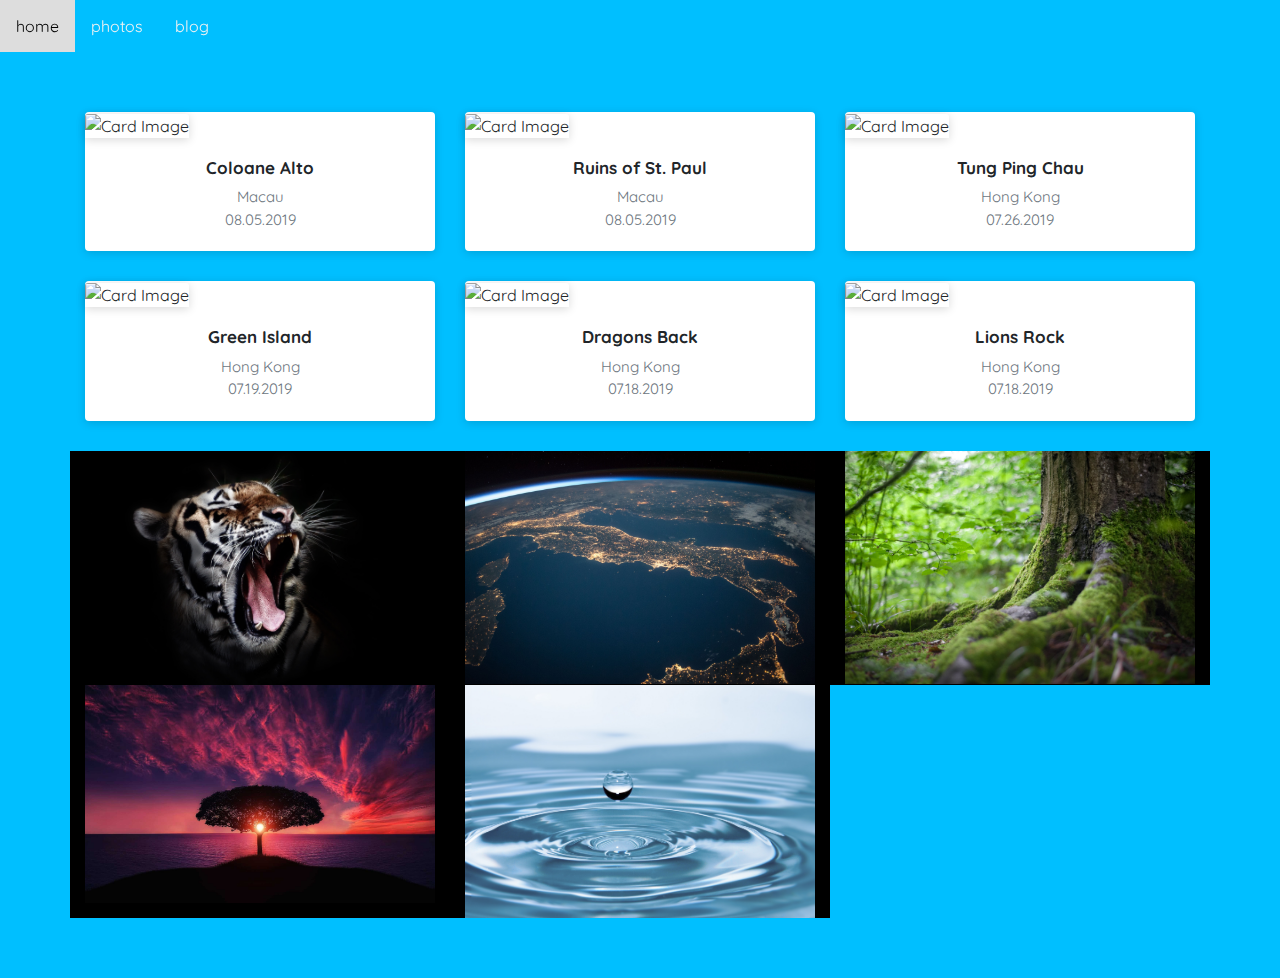
==== photos.html @ d27294f3 "Add files via upload" ====
<!DOCTYPE html>
<html lang="en">
<head>
  <title>Ethan Tsai</title>
  <meta charset="utf-8">
  <meta http-equiv="X-UA-Compatible" content="IE=edge">
  <meta name="viewport" content="width=device-width, initial-scale=1">
  <link href="https://fonts.googleapis.com/css?family=Raleway:200,100,400" rel="stylesheet" type="text/css" />
  <link rel="stylesheet" href="https://stackpath.bootstrapcdn.com/bootstrap/4.1.0/css/bootstrap.min.css">
  <link rel="stylesheet" href="https://cdnjs.cloudflare.com/ajax/libs/baguettebox.js/1.10.0/baguetteBox.min.css" />
  <link rel="stylesheet" href="compact-gallery.css">
  <link rel = "stylesheet" href="https://use.fontawesome.com/releases/v5.7.2/css/all.css" integrity = "sha384-fnmOCqbTlWIlj8LyTjo7mOUStjsKC4pOpQbqyi7RrhN7udi9RwhKkMHpvLbHG9Sr" crossorigin = "anonymous">
  <link href = "https://fonts.googleapis.com/css?family=Quicksand&display=swap" rel = "stylesheet">
</head>


<body>
  <div class = "menu">
    <a href = "index.html">home</a>
    <a href = "photos.html">photos</a>
    <a href = "blog.html">blog</a>
  </div>



  <!-- COMPACT EASE IN-OUT GALLERY -->
    <a name="fluid-gallery"></a>
    <section class="gallery-block compact-gallery">
        <div class="container">

            <div class="row">
              <div class="col-md-6 col-lg-4">
                  <div class="card border-0 transform-on-hover">
                      <a class="lightbox" href="img/macau/coloanealto.JPG">
                          <img src="img/macau/coloanealto.jpg" alt="Card Image" class="card-img-top">
                      </a>
                      <div class="card-body">
                          <h6>
                              <a href="#">Coloane Alto</a>
                          </h6>
                          <p class="text-muted card-text">Macau<br>08.05.2019</br></p>
                      </div>
                  </div>
              </div>

                <div class="col-md-6 col-lg-4">
                    <div class="card border-0 transform-on-hover">
                        <a class="lightbox" href="img/macau/stpaul.JPG">
                            <img src="img/macau/stpaul.jpg" alt="Card Image" class="card-img-top">
                        </a>
                        <div class="card-body">
                            <h6>
                                <a href="#">Ruins of St. Paul</a>
                            </h6>
                            <p class="text-muted card-text">Macau<br>08.05.2019</br></p>
                        </div>
                    </div>
                </div>

                <div class="col-md-6 col-lg-4">
                    <div class="card border-0 transform-on-hover">
                        <a class="lightbox" href="img/hong kong/tungpingchau.JPG">
                            <img src="img/hong kong/tungpingchau.jpg" alt="Card Image" class="card-img-top">
                        </a>
                        <div class="card-body">
                            <h6>
                                <a href="#">Tung Ping Chau</a>
                            </h6>
                            <p class="text-muted card-text">Hong Kong<br>07.26.2019</br></p>
                        </div>
                    </div>
                </div>

              <div class="col-md-6 col-lg-4">
                  <div class="card border-0 transform-on-hover">
                      <a class="lightbox" href="img/hong kong/greenisland.JPG">
                          <img src="img/hong kong/greenisland.jpg" alt="Card Image" class="card-img-top">
                      </a>
                      <div class="card-body">
                          <h6>
                              <a href="#">Green Island</a>
                          </h6>
                          <p class="text-muted card-text">Hong Kong<br>07.19.2019</br></p>
                      </div>
                  </div>
              </div>

              <div class="col-md-6 col-lg-4">
                  <div class="card border-0 transform-on-hover">
                      <a class="lightbox" href="img/hong kong/dragonsback.JPG">
                          <img src="img/hong kong/dragonsback.jpg" alt="Card Image" class="card-img-top">
                      </a>
                      <div class="card-body">
                          <h6>
                              <a href="#">Dragons Back</a>
                          </h6>
                          <p class="text-muted card-text">Hong Kong<br>07.18.2019</br></p>
                      </div>
                  </div>
              </div>

              <div class="col-md-6 col-lg-4">
                  <div class="card border-0 transform-on-hover">
                      <a class="lightbox" href="img/hong kong/lionsrock.JPG">
                          <img src="img/hong kong/lionsrock.jpg" alt="Card Image" class="card-img-top">
                      </a>
                      <div class="card-body">
                          <h6>
                              <a href="#">Lions Rock</a>
                          </h6>
                          <p class="text-muted card-text">Hong Kong<br>07.18.2019</br></p>
                      </div>
                  </div>
              </div>

                <div class="col-md-6 col-lg-4 item zoom-on-hover">
                    <a class="lightbox" href="img/lion.jpg">
                        <img class="img-fluid image" src="img/lion.jpg">
                        <span class="description">
                            <span class="description-heading">Lorem Ipsum</span>
                            <span class="description-body">Lorem ipsum dolor sit amet, consectetur adipiscing elit. Nunc quam urna.Lorem ipsum dolor sit
                                amet, consectetur adipiscing elit.</span>
                        </span>
                    </a>
                </div>
                <div class="col-md-6 col-lg-4 item zoom-on-hover">
                    <a class="lightbox" href="img/spance.jpg">
                        <img class="img-fluid image" src="img/spance.jpg">
                        <span class="description">
                            <span class="description-heading">Lorem Ipsum</span>
                            <span class="description-body">Lorem ipsum dolor sit amet, consectetur adipiscing elit. Nunc quam urna.Lorem ipsum dolor sit
                                amet, consectetur adipiscing elit.</span>
                        </span>
                    </a>
                </div>
                <div class="col-md-6 col-lg-4 item zoom-on-hover">
                    <a class="lightbox" href="img/forest.jpg">
                        <img class="img-fluid image" src="img/forest.jpg">
                        <span class="description">
                            <span class="description-heading">Lorem Ipsum</span>
                            <span class="description-body">Lorem ipsum dolor sit amet, consectetur adipiscing elit. Nunc quam urna.Lorem ipsum dolor sit
                                amet, consectetur adipiscing elit.</span>
                        </span>
                    </a>
                </div>
                <div class="col-md-6 col-lg-4 item zoom-on-hover">
                    <a class="lightbox" href="img/tree.jpg">
                        <img class="img-fluid image" src="img/tree.jpg">
                        <span class="description">
                            <span class="description-heading">Lorem Ipsum</span>
                            <span class="description-body">Lorem ipsum dolor sit amet, consectetur adipiscing elit. Nunc quam urna.Lorem ipsum dolor sit
                                amet, consectetur adipiscing elit.</span>
                        </span>
                    </a>
                </div>
                <div class="col-md-6 col-lg-4 item zoom-on-hover">
                    <a class="lightbox" href="img/water.jpg">
                        <img class="img-fluid image" src="img/water.jpg">
                        <span class="description">
                            <span class="description-heading">Lorem Ipsum</span>
                            <span class="description-body">Lorem ipsum dolor sit amet, consectetur adipiscing elit. Nunc quam urna.Lorem ipsum dolor sit
                                amet, consectetur adipiscing elit.</span>
                        </span>
                    </a>
                </div>
            </div>
        </div>






              <!-- BS4 JQUERY AND POPPER.js CDN's -->

    <script src="https://code.jquery.com/jquery-3.3.1.slim.min.js" integrity="sha384-q8i/X+965DzO0rT7abK41JStQIAqVgRVzpbzo5smXKp4YfRvH+8abtTE1Pi6jizo"
        crossorigin="anonymous"></script>
    <script src="https://cdnjs.cloudflare.com/ajax/libs/popper.js/1.14.0/umd/popper.min.js" integrity="sha384-cs/chFZiN24E4KMATLdqdvsezGxaGsi4hLGOzlXwp5UZB1LY//20VyM2taTB4QvJ"
        crossorigin="anonymous"></script>
    <script src="https://stackpath.bootstrapcdn.com/bootstrap/4.1.0/js/bootstrap.min.js" integrity="sha384-uefMccjFJAIv6A+rW+L4AHf99KvxDjWSu1z9VI8SKNVmz4sk7buKt/6v9KI65qnm"
        crossorigin="anonymous"></script>
    <script src="https://cdnjs.cloudflare.com/ajax/libs/baguettebox.js/1.10.0/baguetteBox.min.js"></script>

    <!-- local script file  -->
    <script>
        baguetteBox.run('.compact-gallery', { animation: 'slideIn' });

    </script>



</body>


</html>
---- compact-gallery.css ----
body{
  font-family: 'Quicksand', sans-serif;
  background-color: #00BFFF;
  background-position: center;
  
}


/* navigation menu */
.menu {
  top: 0;
  width: 100%;
  position: -webkit-sticky;
  position: sticky;
  overflow: hidden;
  z-index: 1;
}

.menu a {
  float: left;
  display: block;
  color: #f2f2f2;
  text-align: center;
  padding: 14px 16px;
  text-decoration: none;
}

.menu a:hover {
  background: #ddd;
  color: black;
}

/* home */
.home {
  text-align: center;
  position: relative;
  color: white;
  margin-top: 5%;
  animation: text 3s 1;
}






/* hero-image css styles */

.hero-image {
  height: 50%;
  background-position: center;
  background-repeat: no-repeat;
  background-size: cover;
  position: relative;
  opacity: 0.8;
}

.hero-text {
  text-align: center;
  position: absolute;
  top: 50%;
  left: 50%;
  transform: translate(-50%, -50%);
  color: white;

}

/* .page-wrap{
  width: 100%;
  height: 100%;
  position: relative;
} */
p{
   font-size: 35px;
}

.hero-text button {
  border: none;
  outline: 0;
  display: inline-block;
  padding: 10px 25px;
  color: black;
  background-color: #ddd;
  text-align: center;
  cursor: pointer;
}

.hero-text button:hover {
  background-color: #555;
  color: white;
}
 #mailto a:hover{
  text-decoration: none;
  color: yellow;

}



/* compact.css */


.gallery-block{
  padding-bottom: 60px;
  padding-top: 60px;
}

.gallery-block .heading{
    margin-bottom: 50px;
    text-align: center;
}

.gallery-block .heading h2{
    font-weight: bold;
    font-size: 1.4rem;
    text-transform: uppercase;
}

.gallery-block.compact-gallery .item{
  overflow: hidden;
  margin-bottom: 0;
  background: black;
  opacity: 1;
}



.gallery-block.compact-gallery h6 {
  font-size: 17px;
  font-weight: bold;
}

.gallery-block.compact-gallery .card{
  transition: 0.4s ease;
}

.gallery-block.compact-gallery .card img {
  box-shadow: 0px 2px 10px rgba(0, 0, 0, 0.15);
}

.gallery-block.compact-gallery .card-body {
  text-align: center;
}

.gallery-block.compact-gallery .card-body p {
  font-size: 15px;
}

.gallery-block.compact-gallery a {
  color: #212529;
}

.gallery-block.compact-gallery a:hover {
  text-decoration: none;
}

.gallery-block.compact-gallery .card {
  margin-bottom: 30px;
  box-shadow: 0px 2px 10px rgba(0, 0, 0, 0.15);
}

@media (min-width: 576px) {

	.gallery-block .transform-on-hover:hover {
	    transform: translateY(-10px) scale(1.02);
	    box-shadow: 0px 10px 10px rgba(0, 0, 0, 0.15) !important;
	}
}








.gallery-block.compact-gallery .item .image{
  transition: 0.8s ease;
}

.gallery-block.compact-gallery .item .info{
  position: relative;
    display: inline-block;
}

.gallery-block.compact-gallery .item .description{
  display: grid;
    position: absolute;
    bottom: 0;
    left: 0;
    color: #fff;
    padding: 10px;
    font-size: 17px;
    line-height: 18px;
    width: 100%;
    padding-top: 15px;
    padding-bottom: 15px;
    opacity: 1;
    color: #fff;
    transition: 0.8s ease;
    text-align: center;
    text-shadow: 1px 1px 1px rgba(0, 0, 0, 0.2);
    background: linear-gradient(to bottom, transparent, rgba(0, 0, 0, 0.39));
}

.gallery-block.compact-gallery .item .description .description-heading{
  font-size: 1em;
  font-weight: bold;
}

.gallery-block.compact-gallery .item .description .description-body{
  font-size: 0.8em;
  margin-top: 10px;
  font-weight: 300;
}

@media (min-width: 576px) {

  .gallery-block.compact-gallery .item .description {
    opacity: 0;
  }

  .gallery-block.compact-gallery .item a:hover .description {
    opacity: 1;
  }

  .gallery-block .zoom-on-hover:hover .image {
    transform: scale(1.3);
    opacity: 0.7;
  }
}

.hr{
  border: none;
  height: 10px;
  background: linear-gradient(-135deg, #fff 5px, transparent 0) 0 5px, linear-gradient(135deg, #fff 5px, #060b58f3 0) 0 5px;
  background-color: #fff;
  background-position: left bottom;
  background-repeat: repeat-x;
  background-size: 10px 10px;
  width: 80%;
}
#about-me{
  padding: 30px;
}
footer{
  text-align: center;
  font-family: 'Raleway', sans-serif;
  font-size: 20px;
  padding-bottom: 20px;
}

/* BS4 carousel slider */
.bs-slider{
  max-height: calc(100vh - 71px);
  overflow: hidden;
}


/* CARD GALLERY.CSS */

.gallery-block{
	padding-bottom: 60px;
	padding-top: 60px;
}

.gallery-block .heading{
    margin-bottom: 50px;
    text-align: center;
}

.gallery-block .heading h2{
    font-weight: bold;
    font-size: 1.4rem;
    text-transform: uppercase;
}

.gallery-block.cards-gallery h6 {
  font-size: 17px;
  font-weight: bold;
}

.gallery-block.cards-gallery .card{
  transition: 0.4s ease;
}

.gallery-block.cards-gallery .card img {
  box-shadow: 0px 2px 10px rgba(0, 0, 0, 0.15);
}

.gallery-block.cards-gallery .card-body {
  text-align: center;
}

.gallery-block.cards-gallery .card-body p {
  font-size: 15px;
}

.gallery-block.cards-gallery a {
  color: #212529;
}

.gallery-block.cards-gallery a:hover {
  text-decoration: none;
}

.gallery-block.cards-gallery .card {
  margin-bottom: 30px;
  box-shadow: 0px 2px 10px rgba(0, 0, 0, 0.15);
}

@media (min-width: 576px) {

	.gallery-block .transform-on-hover:hover {
	    transform: translateY(-10px) scale(1.02);
	    box-shadow: 0px 10px 10px rgba(0, 0, 0, 0.15) !important;
	}
}
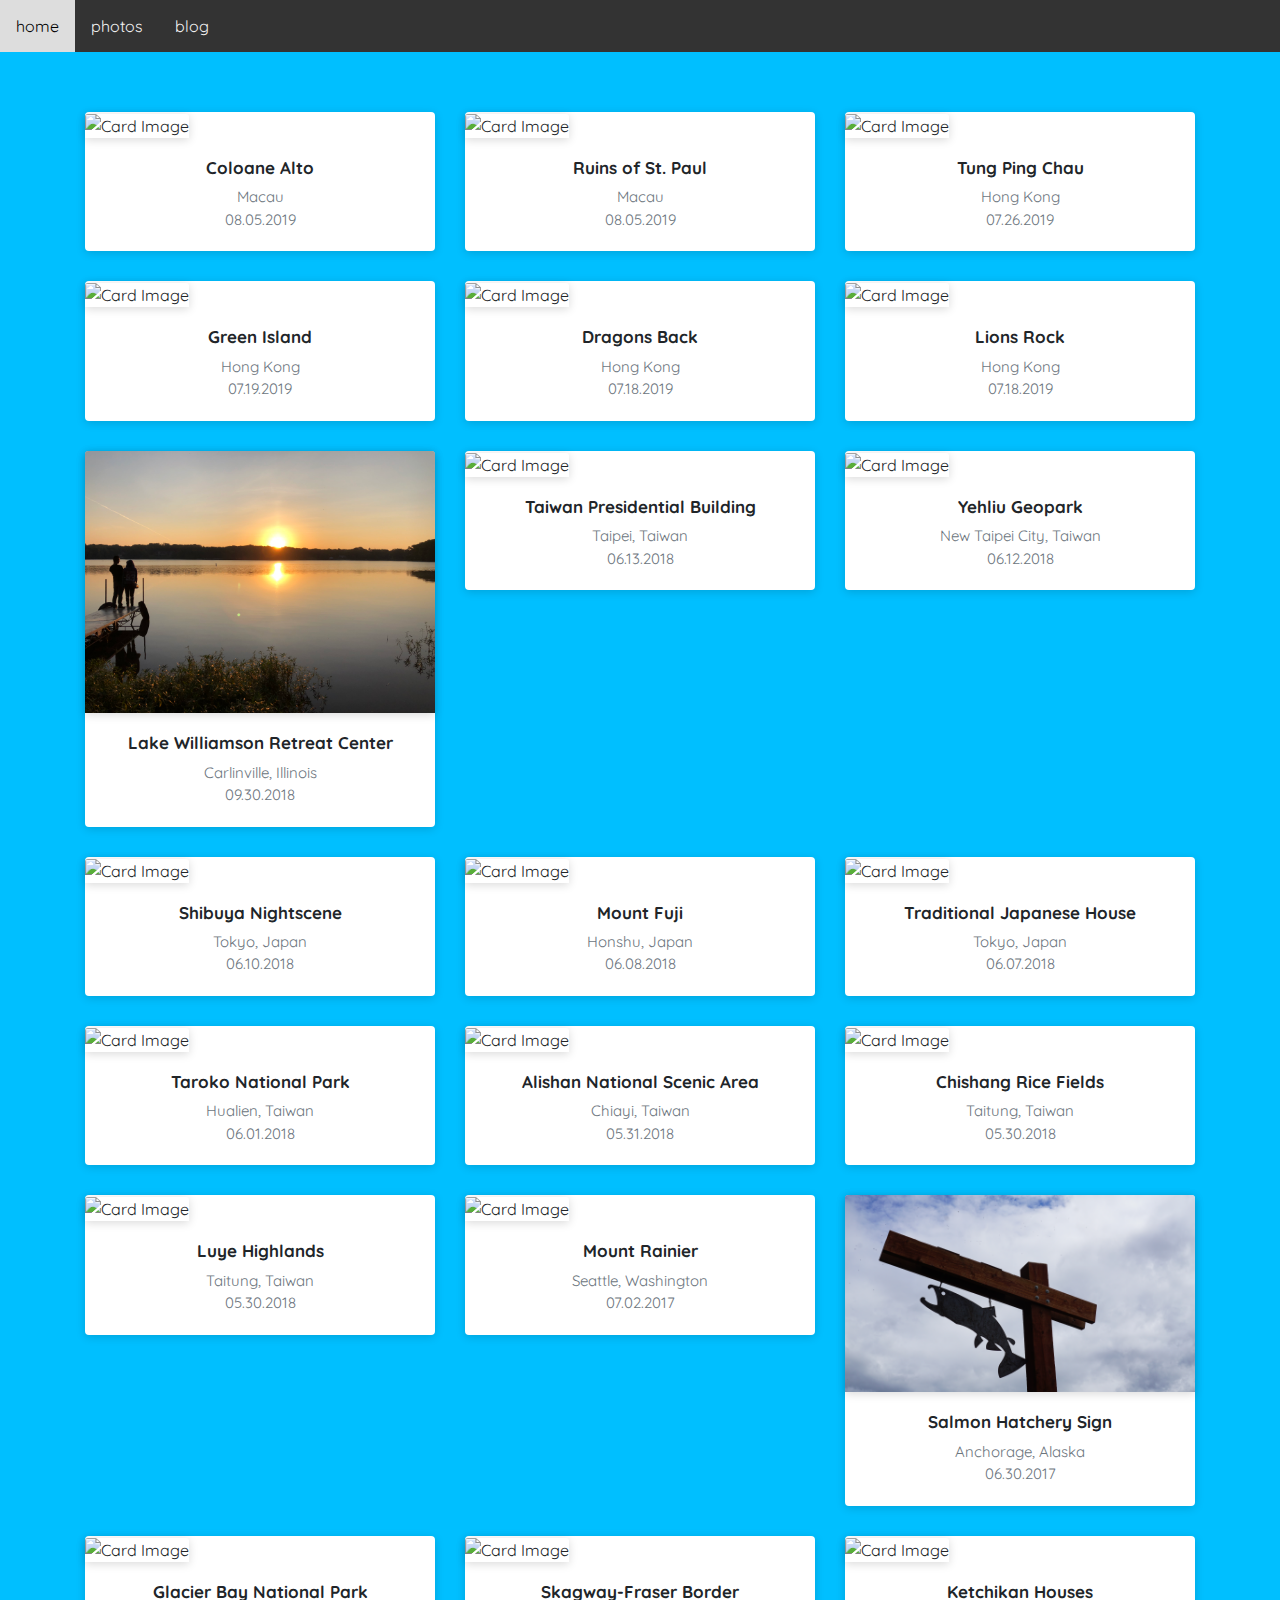
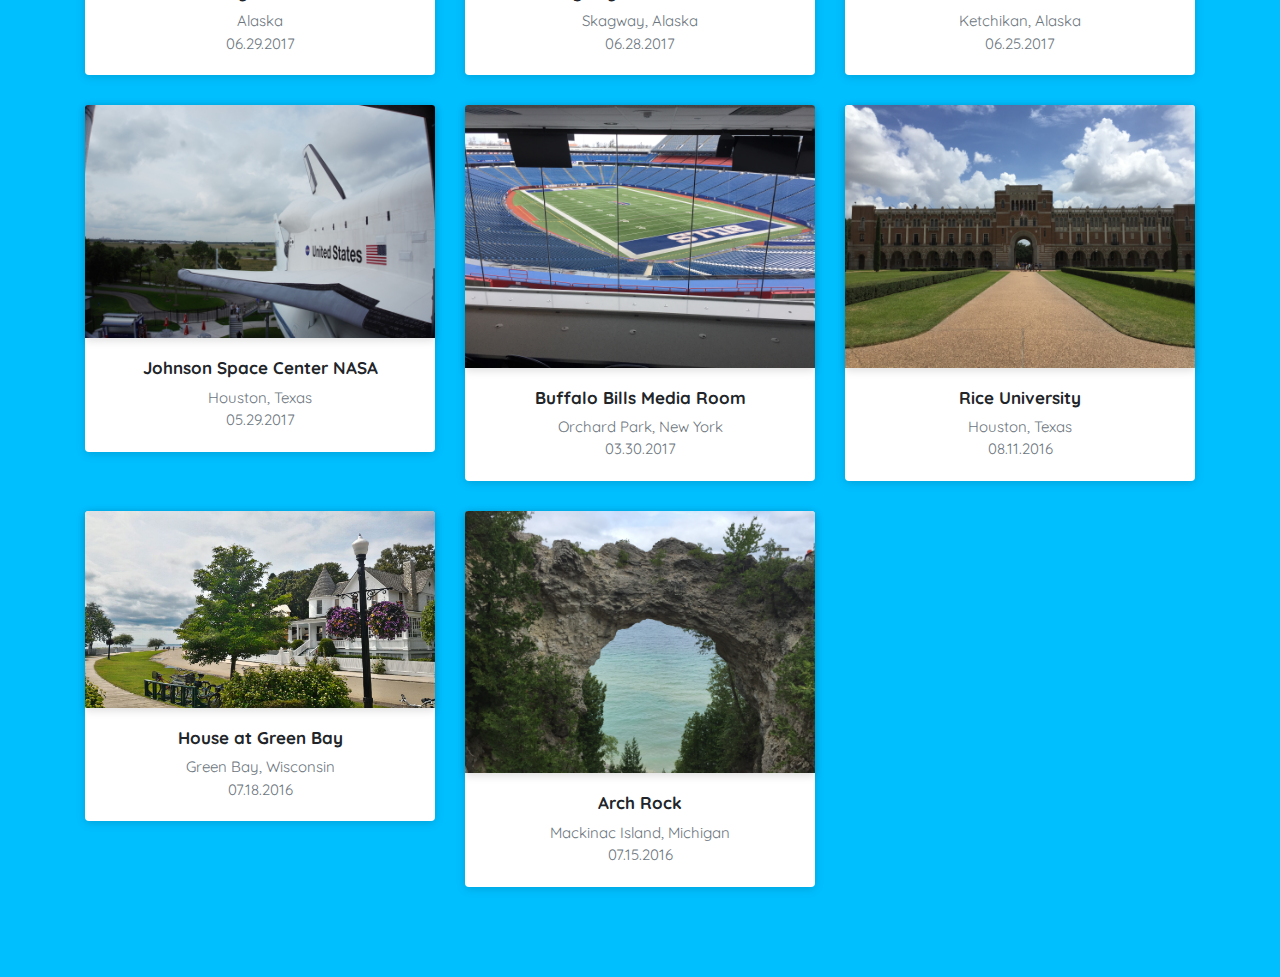
==== commit ae277d02: "Add files via upload" ====
--- a/photos.html
+++ b/photos.html
@@ -2,9 +2,6 @@
 <html lang="en">
 <head>
   <title>Ethan Tsai</title>
-  <meta charset="utf-8">
-  <meta http-equiv="X-UA-Compatible" content="IE=edge">
-  <meta name="viewport" content="width=device-width, initial-scale=1">
   <link href="https://fonts.googleapis.com/css?family=Raleway:200,100,400" rel="stylesheet" type="text/css" />
   <link rel="stylesheet" href="https://stackpath.bootstrapcdn.com/bootstrap/4.1.0/css/bootstrap.min.css">
   <link rel="stylesheet" href="https://cdnjs.cloudflare.com/ajax/libs/baguettebox.js/1.10.0/baguetteBox.min.css" />
@@ -23,173 +20,386 @@
 
 
 
-  <!-- COMPACT EASE IN-OUT GALLERY -->
-    <a name="fluid-gallery"></a>
-    <section class="gallery-block compact-gallery">
-        <div class="container">
-
-            <div class="row">
+  <a name="fluid-gallery"></a>
+  <section class="gallery-block compact-gallery">
+      <div class="container">
+
+          <div class="row">
+            <div class="col-md-6 col-lg-4">
+                <div class="card border-0 transform-on-hover">
+                    <a class="lightbox" href="img/macau/coloanealto.jpg">
+                        <img src="img/macau/coloanealto.jpg" alt="Card Image" class="card-img-top">
+                    </a>
+                    <div class="card-body">
+                        <h6>
+                            <a href="#">Coloane Alto</a>
+                        </h6>
+                        <p class="text-muted card-text">Macau<br>08.05.2019</br></p>
+                    </div>
+                </div>
+            </div>
+
               <div class="col-md-6 col-lg-4">
                   <div class="card border-0 transform-on-hover">
-                      <a class="lightbox" href="img/macau/coloanealto.JPG">
-                          <img src="img/macau/coloanealto.jpg" alt="Card Image" class="card-img-top">
+                      <a class="lightbox" href="img/macau/stpaul.jpg">
+                          <img src="img/macau/stpaul.jpg" alt="Card Image" class="card-img-top">
                       </a>
                       <div class="card-body">
                           <h6>
-                              <a href="#">Coloane Alto</a>
+                              <a href="#">Ruins of St. Paul</a>
                           </h6>
                           <p class="text-muted card-text">Macau<br>08.05.2019</br></p>
                       </div>
                   </div>
               </div>
 
-                <div class="col-md-6 col-lg-4">
-                    <div class="card border-0 transform-on-hover">
-                        <a class="lightbox" href="img/macau/stpaul.JPG">
-                            <img src="img/macau/stpaul.jpg" alt="Card Image" class="card-img-top">
-                        </a>
-                        <div class="card-body">
-                            <h6>
-                                <a href="#">Ruins of St. Paul</a>
-                            </h6>
-                            <p class="text-muted card-text">Macau<br>08.05.2019</br></p>
-                        </div>
-                    </div>
-                </div>
-
-                <div class="col-md-6 col-lg-4">
-                    <div class="card border-0 transform-on-hover">
-                        <a class="lightbox" href="img/hong kong/tungpingchau.JPG">
-                            <img src="img/hong kong/tungpingchau.jpg" alt="Card Image" class="card-img-top">
-                        </a>
-                        <div class="card-body">
-                            <h6>
-                                <a href="#">Tung Ping Chau</a>
-                            </h6>
-                            <p class="text-muted card-text">Hong Kong<br>07.26.2019</br></p>
-                        </div>
-                    </div>
-                </div>
-
               <div class="col-md-6 col-lg-4">
                   <div class="card border-0 transform-on-hover">
-                      <a class="lightbox" href="img/hong kong/greenisland.JPG">
-                          <img src="img/hong kong/greenisland.jpg" alt="Card Image" class="card-img-top">
+                      <a class="lightbox" href="img/hong kong/tungpingchau.jpg">
+                          <img src="img/hong kong/tungpingchau.jpg" alt="Card Image" class="card-img-top">
                       </a>
                       <div class="card-body">
                           <h6>
-                              <a href="#">Green Island</a>
+                              <a href="#">Tung Ping Chau</a>
                           </h6>
-                          <p class="text-muted card-text">Hong Kong<br>07.19.2019</br></p>
+                          <p class="text-muted card-text">Hong Kong<br>07.26.2019</br></p>
                       </div>
                   </div>
               </div>
 
-              <div class="col-md-6 col-lg-4">
-                  <div class="card border-0 transform-on-hover">
-                      <a class="lightbox" href="img/hong kong/dragonsback.JPG">
-                          <img src="img/hong kong/dragonsback.jpg" alt="Card Image" class="card-img-top">
-                      </a>
-                      <div class="card-body">
-                          <h6>
-                              <a href="#">Dragons Back</a>
-                          </h6>
-                          <p class="text-muted card-text">Hong Kong<br>07.18.2019</br></p>
-                      </div>
-                  </div>
-              </div>
-
-              <div class="col-md-6 col-lg-4">
-                  <div class="card border-0 transform-on-hover">
-                      <a class="lightbox" href="img/hong kong/lionsrock.JPG">
-                          <img src="img/hong kong/lionsrock.jpg" alt="Card Image" class="card-img-top">
-                      </a>
-                      <div class="card-body">
-                          <h6>
-                              <a href="#">Lions Rock</a>
-                          </h6>
-                          <p class="text-muted card-text">Hong Kong<br>07.18.2019</br></p>
-                      </div>
-                  </div>
-              </div>
-
-                <div class="col-md-6 col-lg-4 item zoom-on-hover">
-                    <a class="lightbox" href="img/lion.jpg">
-                        <img class="img-fluid image" src="img/lion.jpg">
-                        <span class="description">
-                            <span class="description-heading">Lorem Ipsum</span>
-                            <span class="description-body">Lorem ipsum dolor sit amet, consectetur adipiscing elit. Nunc quam urna.Lorem ipsum dolor sit
-                                amet, consectetur adipiscing elit.</span>
-                        </span>
-                    </a>
-                </div>
-                <div class="col-md-6 col-lg-4 item zoom-on-hover">
-                    <a class="lightbox" href="img/spance.jpg">
-                        <img class="img-fluid image" src="img/spance.jpg">
-                        <span class="description">
-                            <span class="description-heading">Lorem Ipsum</span>
-                            <span class="description-body">Lorem ipsum dolor sit amet, consectetur adipiscing elit. Nunc quam urna.Lorem ipsum dolor sit
-                                amet, consectetur adipiscing elit.</span>
-                        </span>
-                    </a>
-                </div>
-                <div class="col-md-6 col-lg-4 item zoom-on-hover">
-                    <a class="lightbox" href="img/forest.jpg">
-                        <img class="img-fluid image" src="img/forest.jpg">
-                        <span class="description">
-                            <span class="description-heading">Lorem Ipsum</span>
-                            <span class="description-body">Lorem ipsum dolor sit amet, consectetur adipiscing elit. Nunc quam urna.Lorem ipsum dolor sit
-                                amet, consectetur adipiscing elit.</span>
-                        </span>
-                    </a>
-                </div>
-                <div class="col-md-6 col-lg-4 item zoom-on-hover">
-                    <a class="lightbox" href="img/tree.jpg">
-                        <img class="img-fluid image" src="img/tree.jpg">
-                        <span class="description">
-                            <span class="description-heading">Lorem Ipsum</span>
-                            <span class="description-body">Lorem ipsum dolor sit amet, consectetur adipiscing elit. Nunc quam urna.Lorem ipsum dolor sit
-                                amet, consectetur adipiscing elit.</span>
-                        </span>
-                    </a>
-                </div>
-                <div class="col-md-6 col-lg-4 item zoom-on-hover">
-                    <a class="lightbox" href="img/water.jpg">
-                        <img class="img-fluid image" src="img/water.jpg">
-                        <span class="description">
-                            <span class="description-heading">Lorem Ipsum</span>
-                            <span class="description-body">Lorem ipsum dolor sit amet, consectetur adipiscing elit. Nunc quam urna.Lorem ipsum dolor sit
-                                amet, consectetur adipiscing elit.</span>
-                        </span>
-                    </a>
-                </div>
-            </div>
-        </div>
-
-
-
-
-
-
-              <!-- BS4 JQUERY AND POPPER.js CDN's -->
-
-    <script src="https://code.jquery.com/jquery-3.3.1.slim.min.js" integrity="sha384-q8i/X+965DzO0rT7abK41JStQIAqVgRVzpbzo5smXKp4YfRvH+8abtTE1Pi6jizo"
-        crossorigin="anonymous"></script>
-    <script src="https://cdnjs.cloudflare.com/ajax/libs/popper.js/1.14.0/umd/popper.min.js" integrity="sha384-cs/chFZiN24E4KMATLdqdvsezGxaGsi4hLGOzlXwp5UZB1LY//20VyM2taTB4QvJ"
-        crossorigin="anonymous"></script>
-    <script src="https://stackpath.bootstrapcdn.com/bootstrap/4.1.0/js/bootstrap.min.js" integrity="sha384-uefMccjFJAIv6A+rW+L4AHf99KvxDjWSu1z9VI8SKNVmz4sk7buKt/6v9KI65qnm"
-        crossorigin="anonymous"></script>
+            <div class="col-md-6 col-lg-4">
+                <div class="card border-0 transform-on-hover">
+                    <a class="lightbox" href="img/hong kong/greenisland.jpg">
+                        <img src="img/hong kong/greenisland.jpg" alt="Card Image" class="card-img-top">
+                    </a>
+                    <div class="card-body">
+                        <h6>
+                            <a href="#">Green Island</a>
+                        </h6>
+                        <p class="text-muted card-text">Hong Kong<br>07.19.2019</br></p>
+                    </div>
+                </div>
+            </div>
+
+            <div class="col-md-6 col-lg-4">
+                <div class="card border-0 transform-on-hover">
+                    <a class="lightbox" href="img/hong kong/dragonsback.jpg">
+                        <img src="img/hong kong/dragonsback.jpg" alt="Card Image" class="card-img-top">
+                    </a>
+                    <div class="card-body">
+                        <h6>
+                            <a href="#">Dragons Back</a>
+                        </h6>
+                        <p class="text-muted card-text">Hong Kong<br>07.18.2019</br></p>
+                    </div>
+                </div>
+            </div>
+
+            <div class="col-md-6 col-lg-4">
+                <div class="card border-0 transform-on-hover">
+                    <a class="lightbox" href="img/hong kong/lionsrock.jpg">
+                        <img src="img/hong kong/lionsrock.jpg" alt="Card Image" class="card-img-top">
+                    </a>
+                    <div class="card-body">
+                        <h6>
+                            <a href="#">Lions Rock</a>
+                        </h6>
+                        <p class="text-muted card-text">Hong Kong<br>07.18.2019</br></p>
+                    </div>
+                </div>
+            </div>
+
+            <div class="col-md-6 col-lg-4">
+                <div class="card border-0 transform-on-hover">
+                    <a class="lightbox" href="img/usa/lakewilliamson.jpg">
+                        <img src="img/usa/lakewilliamson.jpg" alt="Card Image" class="card-img-top">
+                    </a>
+                    <div class="card-body">
+                        <h6>
+                            <a href="#">Lake Williamson Retreat Center</a>
+                        </h6>
+                        <p class="text-muted card-text">Carlinville, Illinois<br>09.30.2018</br></p>
+                    </div>
+                </div>
+            </div>
+
+            <div class="col-md-6 col-lg-4">
+                <div class="card border-0 transform-on-hover">
+                    <a class="lightbox" href="img/taiwan/presidentbuilding.jpg">
+                        <img src="img/taiwan/presidentbuilding.jpg" alt="Card Image" class="card-img-top">
+                    </a>
+                    <div class="card-body">
+                        <h6>
+                            <a href="#">Taiwan Presidential Building</a>
+                        </h6>
+                        <p class="text-muted card-text">Taipei, Taiwan<br>06.13.2018</br></p>
+                    </div>
+                </div>
+            </div>
+
+            <div class="col-md-6 col-lg-4">
+                <div class="card border-0 transform-on-hover">
+                    <a class="lightbox" href="img/taiwan/yehliu.jpg">
+                        <img src="img/taiwan/yehliu.jpg" alt="Card Image" class="card-img-top">
+                    </a>
+                    <div class="card-body">
+                        <h6>
+                            <a href="#">Yehliu Geopark</a>
+                        </h6>
+                        <p class="text-muted card-text">New Taipei City, Taiwan<br>06.12.2018</br></p>
+                    </div>
+                </div>
+            </div>
+
+            <div class="col-md-6 col-lg-4">
+                <div class="card border-0 transform-on-hover">
+                    <a class="lightbox" href="img/japan/shibuya.jpg">
+                        <img src="img/japan/shibuya.jpg" alt="Card Image" class="card-img-top">
+                    </a>
+                    <div class="card-body">
+                        <h6>
+                            <a href="#">Shibuya Nightscene</a>
+                        </h6>
+                        <p class="text-muted card-text">Tokyo, Japan<br>06.10.2018</br></p>
+                    </div>
+                </div>
+            </div>
+
+            <div class="col-md-6 col-lg-4">
+                <div class="card border-0 transform-on-hover">
+                    <a class="lightbox" href="img/japan/mtfuji.jpg">
+                        <img src="img/japan/mtfuji.jpg" alt="Card Image" class="card-img-top">
+                    </a>
+                    <div class="card-body">
+                        <h6>
+                            <a href="#">Mount Fuji</a>
+                        </h6>
+                        <p class="text-muted card-text">Honshu, Japan<br>06.08.2018</br></p>
+                    </div>
+                </div>
+            </div>
+
+            <div class="col-md-6 col-lg-4">
+                <div class="card border-0 transform-on-hover">
+                    <a class="lightbox" href="img/japan/japanhouse.jpg">
+                        <img src="img/japan/japanhouse.jpg" alt="Card Image" class="card-img-top">
+                    </a>
+                    <div class="card-body">
+                        <h6>
+                            <a href="#">Traditional Japanese House</a>
+                        </h6>
+                        <p class="text-muted card-text">Tokyo, Japan<br>06.07.2018</br></p>
+                    </div>
+                </div>
+            </div>
+
+            <div class="col-md-6 col-lg-4">
+                <div class="card border-0 transform-on-hover">
+                    <a class="lightbox" href="img/taiwan/taroko.jpg">
+                        <img src="img/taiwan/taroko.jpg" alt="Card Image" class="card-img-top">
+                    </a>
+                    <div class="card-body">
+                        <h6>
+                            <a href="#">Taroko National Park</a>
+                        </h6>
+                        <p class="text-muted card-text">Hualien, Taiwan<br>06.01.2018</br></p>
+                    </div>
+                </div>
+            </div>
+
+            <div class="col-md-6 col-lg-4">
+                <div class="card border-0 transform-on-hover">
+                    <a class="lightbox" href="img/taiwan/alishan.jpg">
+                        <img src="img/taiwan/alishan.jpg" alt="Card Image" class="card-img-top">
+                    </a>
+                    <div class="card-body">
+                        <h6>
+                            <a href="#">Alishan National Scenic Area</a>
+                        </h6>
+                        <p class="text-muted card-text">Chiayi, Taiwan<br>05.31.2018</br></p>
+                    </div>
+                </div>
+            </div>
+
+            <div class="col-md-6 col-lg-4">
+                <div class="card border-0 transform-on-hover">
+                    <a class="lightbox" href="img/taiwan/chishang.jpg">
+                        <img src="img/taiwan/chishang.jpg" alt="Card Image" class="card-img-top">
+                    </a>
+                    <div class="card-body">
+                        <h6>
+                            <a href="#">Chishang Rice Fields</a>
+                        </h6>
+                        <p class="text-muted card-text">Taitung, Taiwan<br>05.30.2018</br></p>
+                    </div>
+                </div>
+            </div>
+
+            <div class="col-md-6 col-lg-4">
+                <div class="card border-0 transform-on-hover">
+                    <a class="lightbox" href="img/taiwan/luye.jpg">
+                        <img src="img/taiwan/luye.jpg" alt="Card Image" class="card-img-top">
+                    </a>
+                    <div class="card-body">
+                        <h6>
+                            <a href="#">Luye Highlands</a>
+                        </h6>
+                        <p class="text-muted card-text">Taitung, Taiwan<br>05.30.2018</br></p>
+                    </div>
+                </div>
+            </div>
+
+            <div class="col-md-6 col-lg-4">
+                <div class="card border-0 transform-on-hover">
+                    <a class="lightbox" href="img/usa/mtrainier.jpg">
+                        <img src="img/usa/mtrainier.jpg" alt="Card Image" class="card-img-top">
+                    </a>
+                    <div class="card-body">
+                        <h6>
+                            <a href="#">Mount Rainier</a>
+                        </h6>
+                        <p class="text-muted card-text">Seattle, Washington<br>07.02.2017</br></p>
+                    </div>
+                </div>
+            </div>
+
+            <div class="col-md-6 col-lg-4">
+                <div class="card border-0 transform-on-hover">
+                    <a class="lightbox" href="img/usa/anchorage.jpg">
+                        <img src="img/usa/anchorage.jpg" alt="Card Image" class="card-img-top">
+                    </a>
+                    <div class="card-body">
+                        <h6>
+                            <a href="#">Salmon Hatchery Sign</a>
+                        </h6>
+                        <p class="text-muted card-text">Anchorage, Alaska<br>06.30.2017</br></p>
+                    </div>
+                </div>
+            </div>
+
+            <div class="col-md-6 col-lg-4">
+                <div class="card border-0 transform-on-hover">
+                    <a class="lightbox" href="img/usa/glacierbay.jpg">
+                        <img src="img/usa/glacierbay.jpg" alt="Card Image" class="card-img-top">
+                    </a>
+                    <div class="card-body">
+                        <h6>
+                            <a href="#">Glacier Bay National Park</a>
+                        </h6>
+                        <p class="text-muted card-text">Alaska<br>06.29.2017</br></p>
+                    </div>
+                </div>
+            </div>
+
+            <div class="col-md-6 col-lg-4">
+                <div class="card border-0 transform-on-hover">
+                    <a class="lightbox" href="img/usa/skagway.jpg">
+                        <img src="img/usa/skagway.jpg" alt="Card Image" class="card-img-top">
+                    </a>
+                    <div class="card-body">
+                        <h6>
+                            <a href="#">Skagway-Fraser Border</a>
+                        </h6>
+                        <p class="text-muted card-text">Skagway, Alaska<br>06.28.2017</br></p>
+                    </div>
+                </div>
+            </div>
+
+            <div class="col-md-6 col-lg-4">
+                <div class="card border-0 transform-on-hover">
+                    <a class="lightbox" href="img/usa/ketchikan.jpg">
+                        <img src="img/usa/ketchikan.jpg" alt="Card Image" class="card-img-top">
+                    </a>
+                    <div class="card-body">
+                        <h6>
+                            <a href="#">Ketchikan Houses</a>
+                        </h6>
+                        <p class="text-muted card-text">Ketchikan, Alaska<br>06.25.2017</br></p>
+                    </div>
+                </div>
+            </div>
+
+            <div class="col-md-6 col-lg-4">
+                <div class="card border-0 transform-on-hover">
+                    <a class="lightbox" href="img/usa/houston.jpg">
+                        <img src="img/usa/houston.jpg" alt="Card Image" class="card-img-top">
+                    </a>
+                    <div class="card-body">
+                        <h6>
+                            <a href="#">Johnson Space Center NASA</a>
+                        </h6>
+                        <p class="text-muted card-text">Houston, Texas<br>05.29.2017</br></p>
+                    </div>
+                </div>
+            </div>
+
+            <div class="col-md-6 col-lg-4">
+                <div class="card border-0 transform-on-hover">
+                    <a class="lightbox" href="img/usa/bills.jpg">
+                        <img src="img/usa/bills.jpg" alt="Card Image" class="card-img-top">
+                    </a>
+                    <div class="card-body">
+                        <h6>
+                            <a href="#">Buffalo Bills Media Room</a>
+                        </h6>
+                        <p class="text-muted card-text">Orchard Park, New York<br>03.30.2017</br></p>
+                    </div>
+                </div>
+            </div>
+
+            <div class="col-md-6 col-lg-4">
+                <div class="card border-0 transform-on-hover">
+                    <a class="lightbox" href="img/usa/rice.jpg">
+                        <img src="img/usa/rice.jpg" alt="Card Image" class="card-img-top">
+                    </a>
+                    <div class="card-body">
+                        <h6>
+                            <a href="#">Rice University</a>
+                        </h6>
+                        <p class="text-muted card-text">Houston, Texas<br>08.11.2016</br></p>
+                    </div>
+                </div>
+            </div>
+
+            <div class="col-md-6 col-lg-4">
+                <div class="card border-0 transform-on-hover">
+                    <a class="lightbox" href="img/usa/greenbay.jpg">
+                        <img src="img/usa/greenbay.jpg" alt="Card Image" class="card-img-top">
+                    </a>
+                    <div class="card-body">
+                        <h6>
+                            <a href="#">House at Green Bay</a>
+                        </h6>
+                        <p class="text-muted card-text">Green Bay, Wisconsin<br>07.18.2016</br></p>
+                    </div>
+                </div>
+            </div>
+
+            <div class="col-md-6 col-lg-4">
+                <div class="card border-0 transform-on-hover">
+                    <a class="lightbox" href="img/usa/mackinac.jpg">
+                        <img src="img/usa/mackinac.jpg" alt="Card Image" class="card-img-top">
+                    </a>
+                    <div class="card-body">
+                        <h6>
+                            <a href="#">Arch Rock</a>
+                        </h6>
+                        <p class="text-muted card-text">Mackinac Island, Michigan<br>07.15.2016</br></p>
+                    </div>
+                </div>
+            </div>
+
+          </div>
+      </div>
+
+
+    <script src="https://code.jquery.com/jquery-3.3.1.slim.min.js" integrity="sha384-q8i/X+965DzO0rT7abK41JStQIAqVgRVzpbzo5smXKp4YfRvH+8abtTE1Pi6jizo" crossorigin="anonymous"></script>
+    <script src="https://cdnjs.cloudflare.com/ajax/libs/popper.js/1.14.0/umd/popper.min.js" integrity="sha384-cs/chFZiN24E4KMATLdqdvsezGxaGsi4hLGOzlXwp5UZB1LY//20VyM2taTB4QvJ" crossorigin="anonymous"></script>
+    <script src="https://stackpath.bootstrapcdn.com/bootstrap/4.1.0/js/bootstrap.min.js" integrity="sha384-uefMccjFJAIv6A+rW+L4AHf99KvxDjWSu1z9VI8SKNVmz4sk7buKt/6v9KI65qnm" crossorigin="anonymous"></script>
     <script src="https://cdnjs.cloudflare.com/ajax/libs/baguettebox.js/1.10.0/baguetteBox.min.js"></script>
-
-    <!-- local script file  -->
-    <script>
-        baguetteBox.run('.compact-gallery', { animation: 'slideIn' });
-
-    </script>
+    <script> baguetteBox.run('.compact-gallery', { animation: 'slideIn' }); </script>
 
 
 
 </body>
-
-
 </html>
--- a/compact-gallery.css
+++ b/compact-gallery.css
@@ -2,9 +2,8 @@
   font-family: 'Quicksand', sans-serif;
   background-color: #00BFFF;
   background-position: center;
-  
+
 }
-
 
 /* navigation menu */
 .menu {
@@ -12,6 +11,7 @@
   width: 100%;
   position: -webkit-sticky;
   position: sticky;
+  background-color: #333;
   overflow: hidden;
   z-index: 1;
 }
@@ -30,76 +30,7 @@
   color: black;
 }
 
-/* home */
-.home {
-  text-align: center;
-  position: relative;
-  color: white;
-  margin-top: 5%;
-  animation: text 3s 1;
-}
-
-
-
-
-
-
-/* hero-image css styles */
-
-.hero-image {
-  height: 50%;
-  background-position: center;
-  background-repeat: no-repeat;
-  background-size: cover;
-  position: relative;
-  opacity: 0.8;
-}
-
-.hero-text {
-  text-align: center;
-  position: absolute;
-  top: 50%;
-  left: 50%;
-  transform: translate(-50%, -50%);
-  color: white;
-
-}
-
-/* .page-wrap{
-  width: 100%;
-  height: 100%;
-  position: relative;
-} */
-p{
-   font-size: 35px;
-}
-
-.hero-text button {
-  border: none;
-  outline: 0;
-  display: inline-block;
-  padding: 10px 25px;
-  color: black;
-  background-color: #ddd;
-  text-align: center;
-  cursor: pointer;
-}
-
-.hero-text button:hover {
-  background-color: #555;
-  color: white;
-}
- #mailto a:hover{
-  text-decoration: none;
-  color: yellow;
-
-}
-
-
-
-/* compact.css */
-
-
+/*photo gallery css */
 .gallery-block{
   padding-bottom: 60px;
   padding-top: 60px;
@@ -230,89 +161,10 @@
   }
 }
 
-.hr{
-  border: none;
-  height: 10px;
-  background: linear-gradient(-135deg, #fff 5px, transparent 0) 0 5px, linear-gradient(135deg, #fff 5px, #060b58f3 0) 0 5px;
-  background-color: #fff;
-  background-position: left bottom;
-  background-repeat: repeat-x;
-  background-size: 10px 10px;
-  width: 80%;
-}
-#about-me{
-  padding: 30px;
-}
-footer{
-  text-align: center;
-  font-family: 'Raleway', sans-serif;
-  font-size: 20px;
-  padding-bottom: 20px;
-}
+
 
 /* BS4 carousel slider */
 .bs-slider{
   max-height: calc(100vh - 71px);
   overflow: hidden;
 }
-
-
-/* CARD GALLERY.CSS */
-
-.gallery-block{
-	padding-bottom: 60px;
-	padding-top: 60px;
-}
-
-.gallery-block .heading{
-    margin-bottom: 50px;
-    text-align: center;
-}
-
-.gallery-block .heading h2{
-    font-weight: bold;
-    font-size: 1.4rem;
-    text-transform: uppercase;
-}
-
-.gallery-block.cards-gallery h6 {
-  font-size: 17px;
-  font-weight: bold;
-}
-
-.gallery-block.cards-gallery .card{
-  transition: 0.4s ease;
-}
-
-.gallery-block.cards-gallery .card img {
-  box-shadow: 0px 2px 10px rgba(0, 0, 0, 0.15);
-}
-
-.gallery-block.cards-gallery .card-body {
-  text-align: center;
-}
-
-.gallery-block.cards-gallery .card-body p {
-  font-size: 15px;
-}
-
-.gallery-block.cards-gallery a {
-  color: #212529;
-}
-
-.gallery-block.cards-gallery a:hover {
-  text-decoration: none;
-}
-
-.gallery-block.cards-gallery .card {
-  margin-bottom: 30px;
-  box-shadow: 0px 2px 10px rgba(0, 0, 0, 0.15);
-}
-
-@media (min-width: 576px) {
-
-	.gallery-block .transform-on-hover:hover {
-	    transform: translateY(-10px) scale(1.02);
-	    box-shadow: 0px 10px 10px rgba(0, 0, 0, 0.15) !important;
-	}
-}
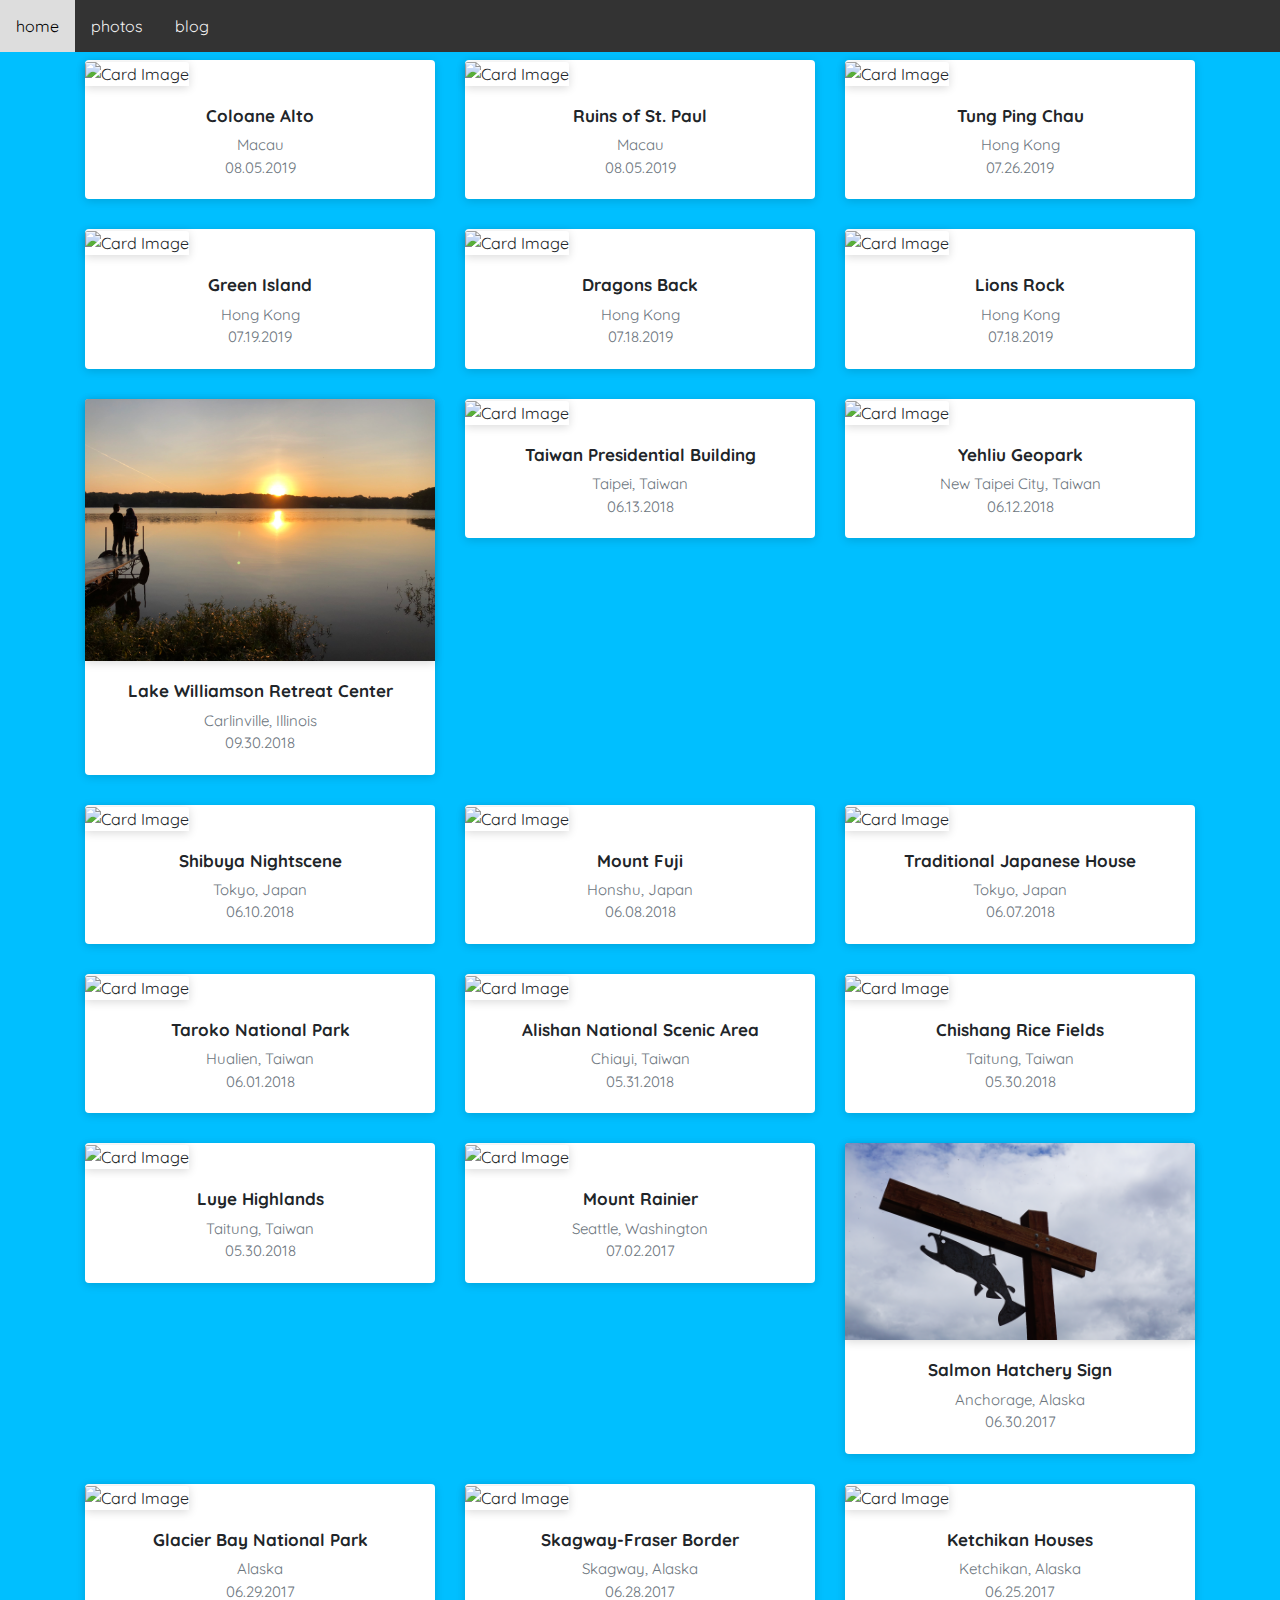
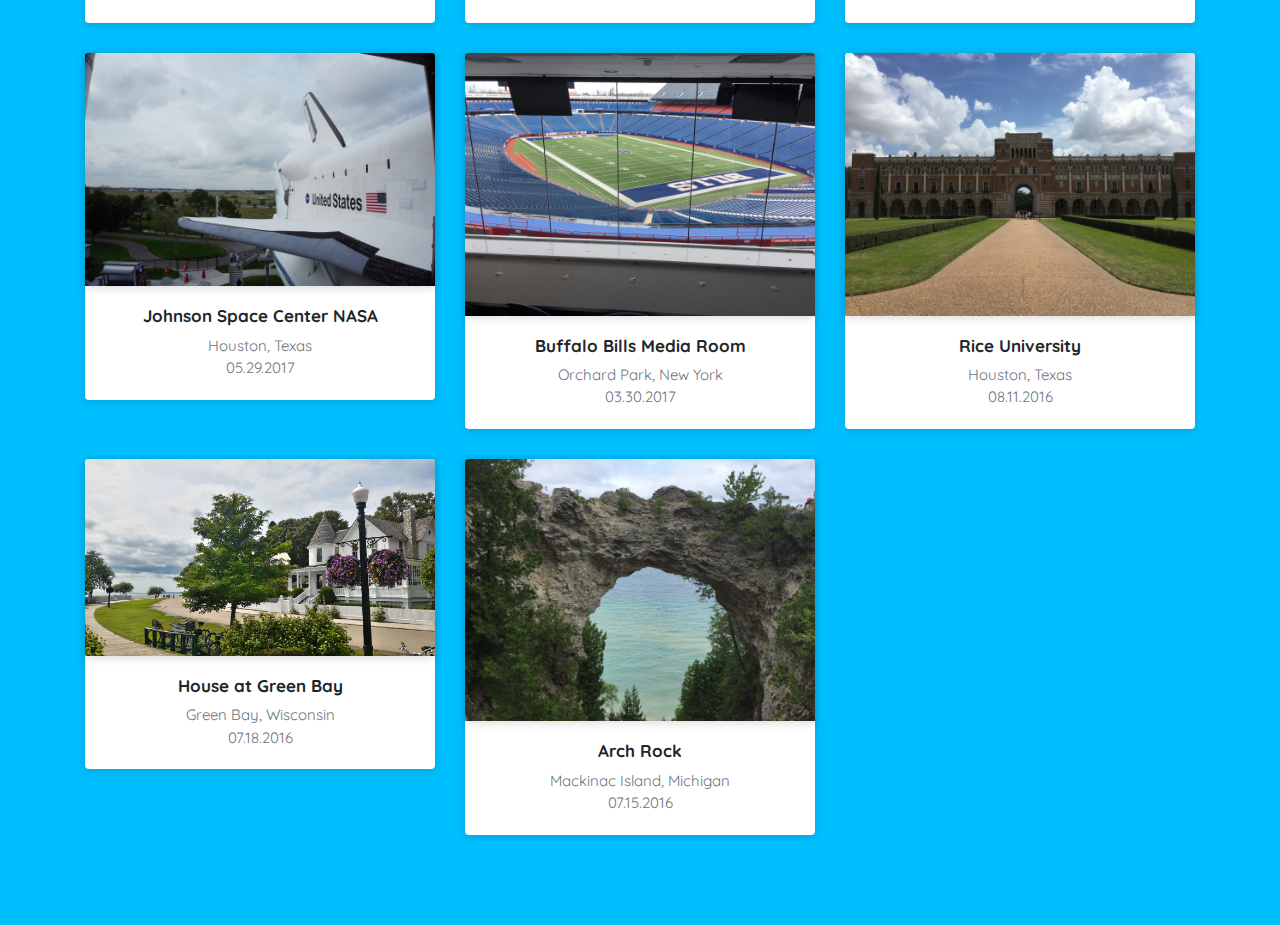
==== commit 8f390dc4: "Add files via upload" ====
--- a/photos.html
+++ b/photos.html
@@ -5,7 +5,7 @@
   <link href="https://fonts.googleapis.com/css?family=Raleway:200,100,400" rel="stylesheet" type="text/css" />
   <link rel="stylesheet" href="https://stackpath.bootstrapcdn.com/bootstrap/4.1.0/css/bootstrap.min.css">
   <link rel="stylesheet" href="https://cdnjs.cloudflare.com/ajax/libs/baguettebox.js/1.10.0/baguetteBox.min.css" />
-  <link rel="stylesheet" href="compact-gallery.css">
+  <link rel="stylesheet" href="photo-gallery.css">
   <link rel = "stylesheet" href="https://use.fontawesome.com/releases/v5.7.2/css/all.css" integrity = "sha384-fnmOCqbTlWIlj8LyTjo7mOUStjsKC4pOpQbqyi7RrhN7udi9RwhKkMHpvLbHG9Sr" crossorigin = "anonymous">
   <link href = "https://fonts.googleapis.com/css?family=Quicksand&display=swap" rel = "stylesheet">
 </head>
--- a/photo-gallery.css
+++ b/photo-gallery.css
@@ -0,0 +1,169 @@
+body{
+  font-family: 'Quicksand', sans-serif;
+  background-color: #00BFFF;
+  background-position: center;
+  margin: 0px;
+}
+
+/* navigation menu */
+.menu {
+  top: 0;
+  width: 100%;
+  position: fixed;
+  background-color: #333;
+  overflow: hidden;
+  z-index: 1;
+}
+
+.menu a {
+  float: left;
+  display: block;
+  color: #f2f2f2;
+  text-align: center;
+  padding: 14px 16px;
+  text-decoration: none;
+}
+
+.menu a:hover {
+  background: #ddd;
+  color: black;
+}
+
+/*photo gallery css */
+.gallery-block{
+  padding-bottom: 60px;
+  padding-top: 60px;
+}
+
+.gallery-block .heading{
+    margin-bottom: 50px;
+    text-align: center;
+}
+
+.gallery-block .heading h2{
+    font-weight: bold;
+    font-size: 1.4rem;
+    text-transform: uppercase;
+}
+
+.gallery-block.compact-gallery .item{
+  overflow: hidden;
+  margin-bottom: 0;
+  background: black;
+  opacity: 1;
+}
+
+
+
+.gallery-block.compact-gallery h6 {
+  font-size: 17px;
+  font-weight: bold;
+}
+
+.gallery-block.compact-gallery .card{
+  transition: 0.4s ease;
+}
+
+.gallery-block.compact-gallery .card img {
+  box-shadow: 0px 2px 10px rgba(0, 0, 0, 0.15);
+}
+
+.gallery-block.compact-gallery .card-body {
+  text-align: center;
+}
+
+.gallery-block.compact-gallery .card-body p {
+  font-size: 15px;
+}
+
+.gallery-block.compact-gallery a {
+  color: #212529;
+}
+
+.gallery-block.compact-gallery a:hover {
+  text-decoration: none;
+}
+
+.gallery-block.compact-gallery .card {
+  margin-bottom: 30px;
+  box-shadow: 0px 2px 10px rgba(0, 0, 0, 0.15);
+}
+
+@media (min-width: 576px) {
+
+	.gallery-block .transform-on-hover:hover {
+	    transform: translateY(-10px) scale(1.02);
+	    box-shadow: 0px 10px 10px rgba(0, 0, 0, 0.15) !important;
+	}
+}
+
+
+
+
+
+
+
+
+.gallery-block.compact-gallery .item .image{
+  transition: 0.8s ease;
+}
+
+.gallery-block.compact-gallery .item .info{
+  position: relative;
+    display: inline-block;
+}
+
+.gallery-block.compact-gallery .item .description{
+  display: grid;
+    position: absolute;
+    bottom: 0;
+    left: 0;
+    color: #fff;
+    padding: 10px;
+    font-size: 17px;
+    line-height: 18px;
+    width: 100%;
+    padding-top: 15px;
+    padding-bottom: 15px;
+    opacity: 1;
+    color: #fff;
+    transition: 0.8s ease;
+    text-align: center;
+    text-shadow: 1px 1px 1px rgba(0, 0, 0, 0.2);
+    background: linear-gradient(to bottom, transparent, rgba(0, 0, 0, 0.39));
+}
+
+.gallery-block.compact-gallery .item .description .description-heading{
+  font-size: 1em;
+  font-weight: bold;
+}
+
+.gallery-block.compact-gallery .item .description .description-body{
+  font-size: 0.8em;
+  margin-top: 10px;
+  font-weight: 300;
+}
+
+@media (min-width: 576px) {
+
+  .gallery-block.compact-gallery .item .description {
+    opacity: 0;
+  }
+
+  .gallery-block.compact-gallery .item a:hover .description {
+    opacity: 1;
+  }
+
+  .gallery-block .zoom-on-hover:hover .image {
+    transform: scale(1.3);
+    opacity: 0.7;
+  }
+}
+
+
+
+/* BS4 carousel slider */
+.bs-slider{
+  max-height: calc(100vh - 71px);
+  overflow: hidden;
+}
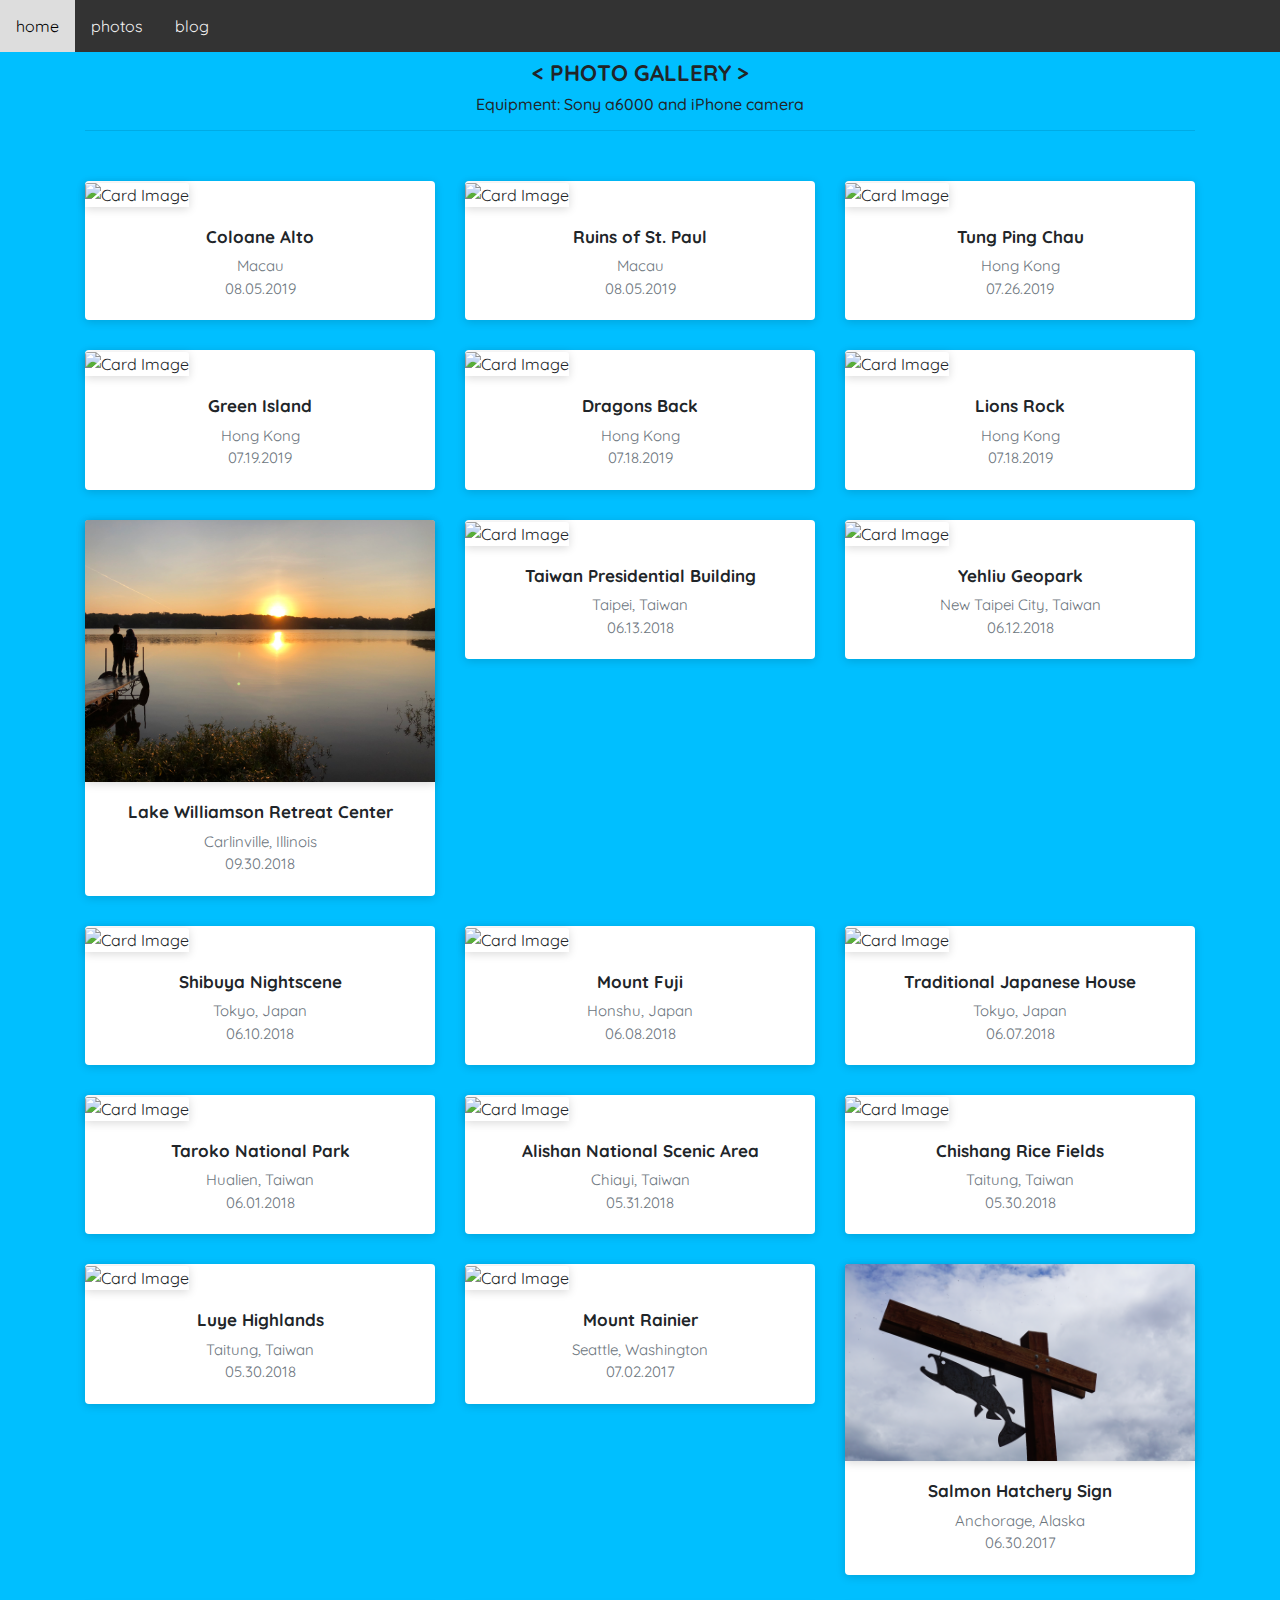
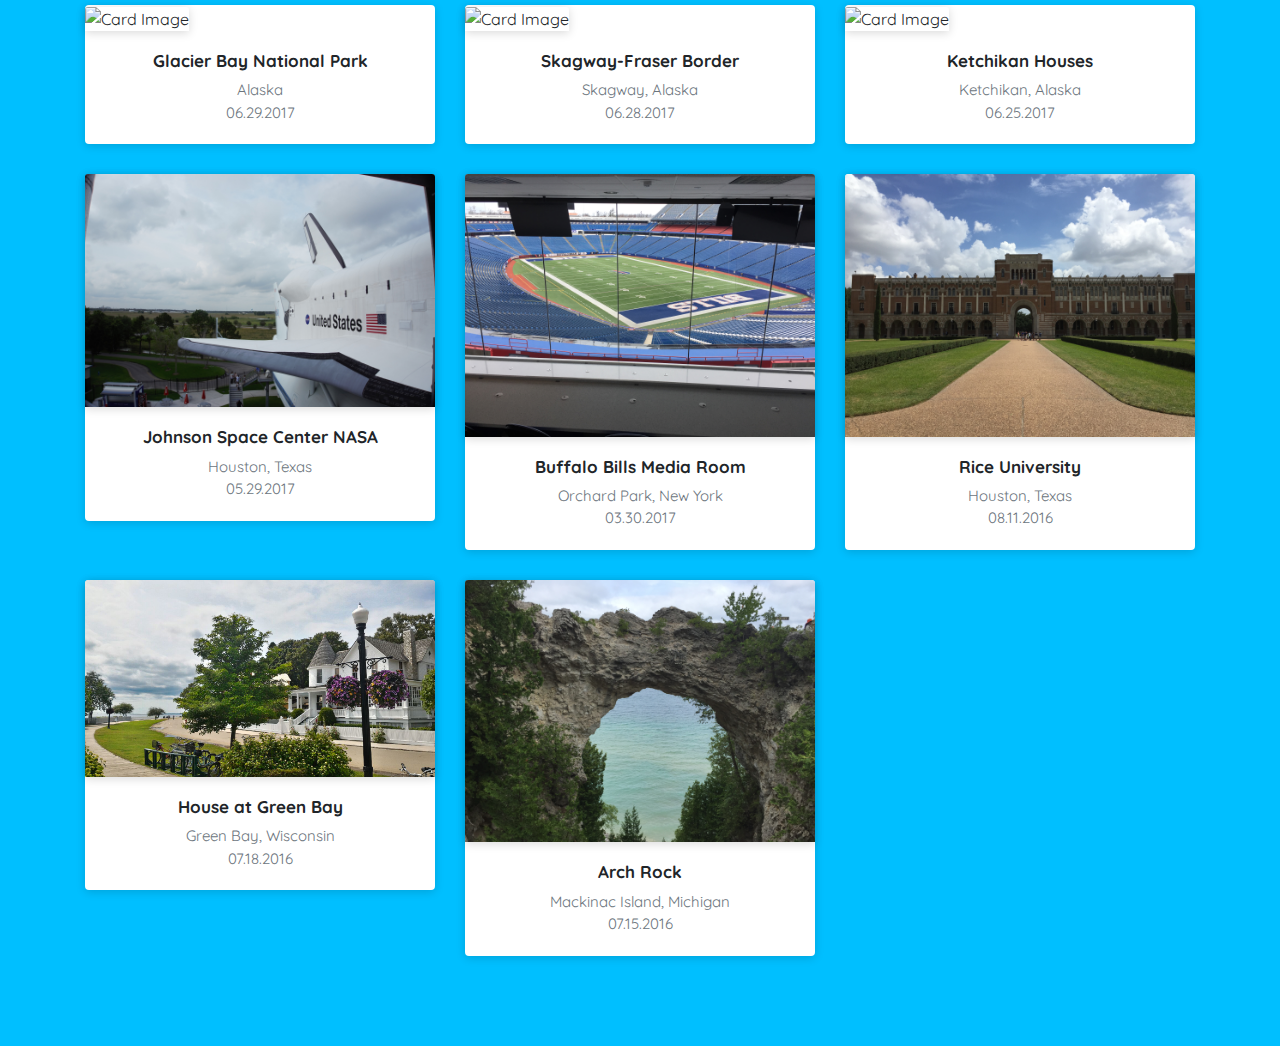
==== commit fcd76084: "Add files via upload" ====
--- a/photos.html
+++ b/photos.html
@@ -23,6 +23,15 @@
   <a name="fluid-gallery"></a>
   <section class="gallery-block compact-gallery">
       <div class="container">
+        <div class="heading">
+            <h2>
+                < Photo Gallery >
+            </h2>
+            <h3>
+                Equipment: Sony a6000 and iPhone camera
+            </h3>
+            <hr class="hr">
+        </div>
 
           <div class="row">
             <div class="col-md-6 col-lg-4">
--- a/photo-gallery.css
+++ b/photo-gallery.css
@@ -44,6 +44,10 @@
     font-weight: bold;
     font-size: 1.4rem;
     text-transform: uppercase;
+}
+
+.gallery-block .heading h3{
+    font-size: 1.0rem;
 }
 
 .gallery-block.compact-gallery .item{
